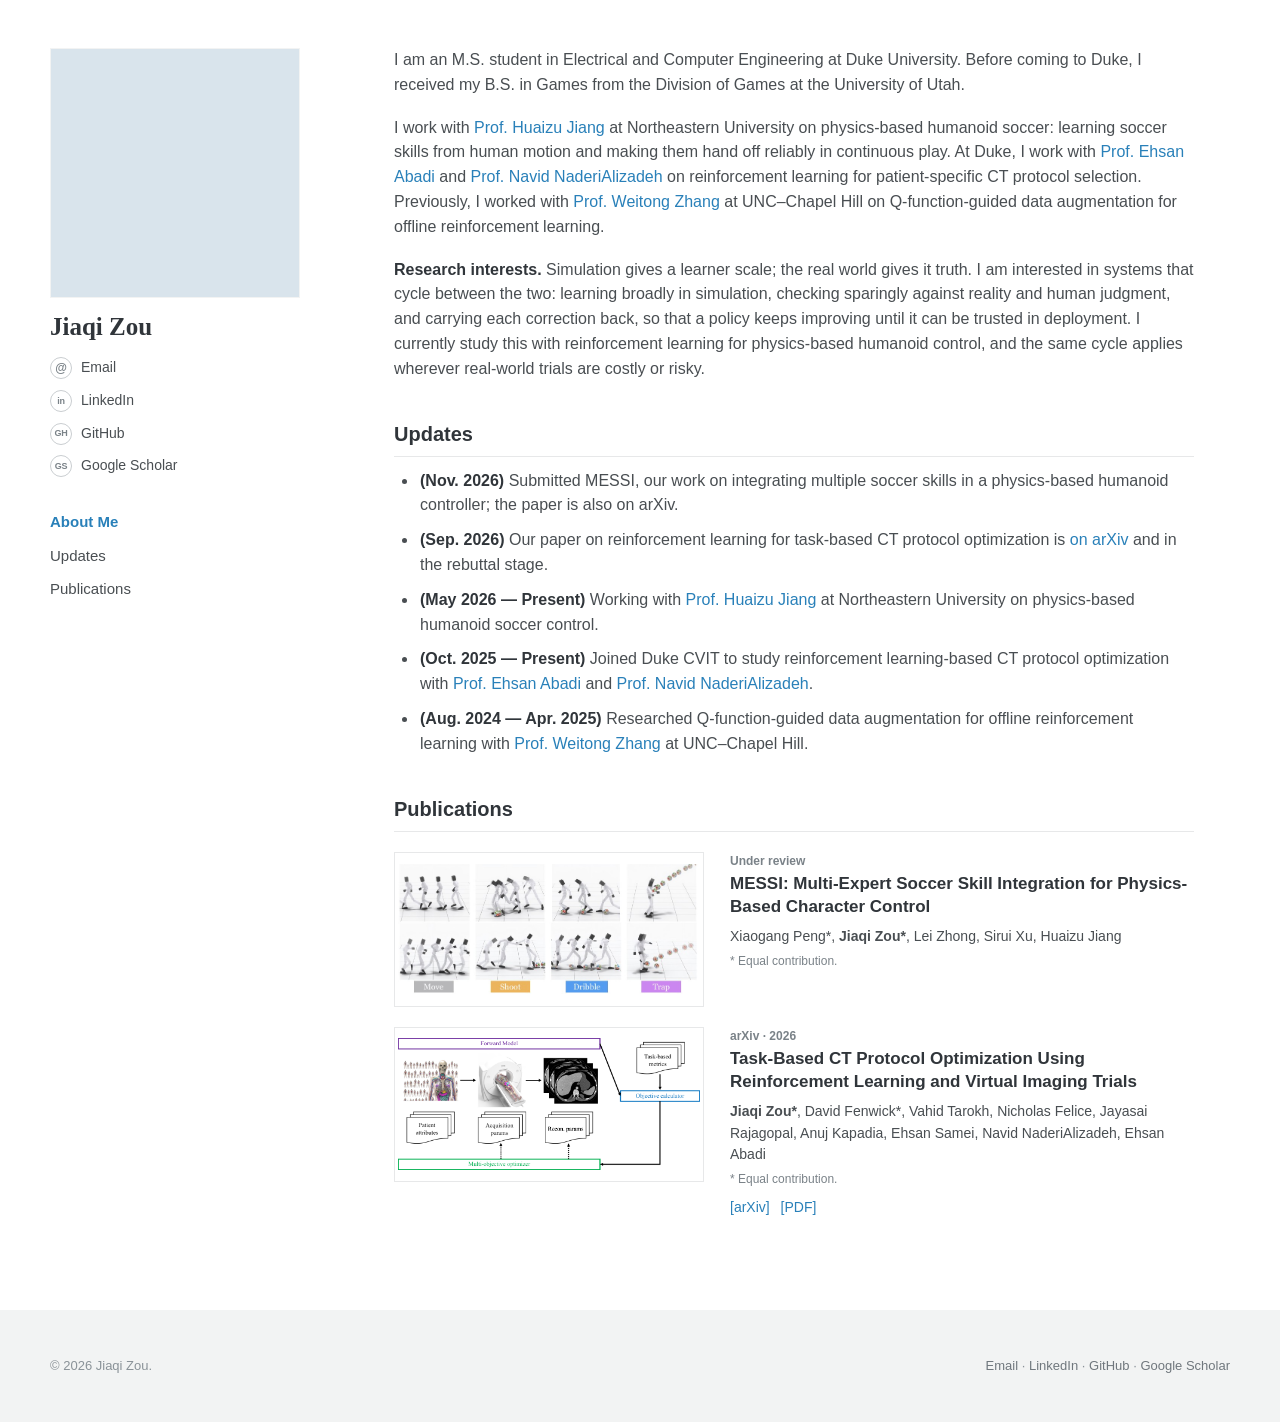
==== index.html @ 67127b71 "Rewrite research interests around the simulation-reality cycle Co-Authored-By: Claude Fable 5.2 <nor" ====
<!doctype html>
<html lang="en">
  <head>
    <meta charset="UTF-8" />
    <meta name="viewport" content="width=device-width, initial-scale=1.0" />
    <meta
      name="description"
      content="Jiaqi Zou is an M.S. student in Electrical and Computer Engineering at Duke University working on reinforcement learning for humanoid control and medical imaging."
    />
    <meta name="theme-color" content="#ffffff" />
    <meta property="og:type" content="website" />
    <meta property="og:title" content="Jiaqi Zou — Homepage" />
    <meta
      property="og:description"
      content="Research in reinforcement learning, physics-based humanoid control, learning from human motion, and medical imaging."
    />
    <meta property="og:url" content="https://jiaqizou-jz.github.io/" />
    <link rel="canonical" href="https://jiaqizou-jz.github.io/" />
    <meta name="twitter:card" content="summary" />
    <title>Jiaqi Zou — Homepage</title>
    <link rel="stylesheet" href="./styles.css?v=20260722-7" />
    <script src="./script.js?v=20261119-1" defer></script>
  </head>
  <body>
    <a class="skip-link" href="#main-content">Skip to content</a>

    <div class="site-layout">
      <aside class="profile-sidebar" aria-label="Profile and navigation">
        <div class="portrait-placeholder">
          <img
            class="profile-photo"
            src="./assets/self.jpg?v=1"
            alt="Jiaqi Zou seated at a mountain overlook."
          />
        </div>

        <div class="profile-copy">
          <h1>Jiaqi Zou</h1>

          <ul class="social-links" aria-label="Contact and social links">
            <li>
              <a href="mailto:jiaqi.zou@duke.edu">
                <span class="social-mark" aria-hidden="true">@</span>
                <span>Email</span>
              </a>
            </li>
            <li>
              <a
                href="https://www.linkedin.com/in/jiaqi-zou-35a391321"
                target="_blank"
                rel="noreferrer"
              >
                <span class="social-mark social-mark-text" aria-hidden="true">in</span>
                <span>LinkedIn</span>
              </a>
            </li>
            <li>
              <a
                href="https://github.com/jiaqizou-jz"
                target="_blank"
                rel="noreferrer"
              >
                <span class="social-mark social-mark-text" aria-hidden="true">GH</span>
                <span>GitHub</span>
              </a>
            </li>
            <li>
              <a
                href="https://scholar.google.com/citations?user=aHTD9zAAAAAJ"
                target="_blank"
                rel="noreferrer"
              >
                <span class="social-mark social-mark-text" aria-hidden="true">GS</span>
                <span>Google Scholar</span>
              </a>
            </li>
          </ul>
        </div>

        <nav class="section-nav" aria-label="Primary navigation">
          <ul>
            <li><a href="#about" data-nav-section="about" aria-current="true">About Me</a></li>
            <li><a href="#updates" data-nav-section="updates">Updates</a></li>
            <li><a href="#publications" data-nav-section="publications">Publications</a></li>
          </ul>
        </nav>
      </aside>

      <main class="page-content" id="main-content">
        <section class="about-section" id="about" aria-label="About me">
          <p>
            I am an M.S. student in Electrical and Computer Engineering at
            Duke University. Before coming to Duke, I received my B.S. in Games
            from the Division of Games at the University of Utah.
          </p>
          <p>
            I work with
            <a href="https://jianghz.me/" target="_blank" rel="noreferrer">Prof. Huaizu Jiang</a>
            at Northeastern University on physics-based humanoid soccer:
            learning soccer skills from human motion and making them hand off
            reliably in continuous play. At Duke, I work with
            <a href="https://ece.duke.edu/people/ehsan-abadi/" target="_blank" rel="noreferrer">Prof. Ehsan Abadi</a>
            and
            <a href="https://sites.duke.edu/navid/" target="_blank" rel="noreferrer">Prof. Navid NaderiAlizadeh</a>
            on reinforcement learning for patient-specific CT protocol
            selection. Previously, I worked with
            <a href="https://zeroweight.github.io/" target="_blank" rel="noreferrer">Prof. Weitong Zhang</a>
            at UNC–Chapel Hill on Q-function-guided data augmentation for
            offline reinforcement learning.
          </p>
          <p>
            <strong>Research interests.</strong> Simulation gives a learner
            scale; the real world gives it truth. I am interested in systems
            that cycle between the two: learning broadly in simulation,
            checking sparingly against reality and human judgment, and carrying
            each correction back, so that a policy keeps improving until it can
            be trusted in deployment. I currently study this with reinforcement
            learning for physics-based humanoid control, and the same cycle
            applies wherever real-world trials are costly or risky.
          </p>
        </section>

        <section id="updates" aria-labelledby="updates-title">
          <h2 id="updates-title">Updates</h2>
          <ul class="news-list">
            <li>
              <span class="news-date">(Nov. 2026)</span>
              Submitted MESSI, our work on integrating multiple soccer skills
              in a physics-based humanoid controller; the paper is also on
              arXiv.
            </li>
            <li>
              <span class="news-date">(Sep. 2026)</span>
              Our paper on reinforcement learning for task-based CT protocol
              optimization is
              <a href="https://arxiv.org/abs/2609.13309" target="_blank" rel="noreferrer">on arXiv</a>
              and in the rebuttal stage.
            </li>
            <li>
              <span class="news-date">(May 2026 — Present)</span>
              Working with
              <a href="https://jianghz.me/" target="_blank" rel="noreferrer">Prof. Huaizu Jiang</a>
              at Northeastern University on physics-based humanoid soccer
              control.
            </li>
            <li>
              <span class="news-date">(Oct. 2025 — Present)</span>
              Joined Duke CVIT to study reinforcement learning-based CT
              protocol optimization with
              <a href="https://ece.duke.edu/people/ehsan-abadi/" target="_blank" rel="noreferrer">Prof. Ehsan Abadi</a>
              and
              <a href="https://sites.duke.edu/navid/" target="_blank" rel="noreferrer">Prof. Navid NaderiAlizadeh</a>.
            </li>
            <li>
              <span class="news-date">(Aug. 2024 — Apr. 2025)</span>
              Researched Q-function-guided data augmentation for offline
              reinforcement learning with
              <a href="https://zeroweight.github.io/" target="_blank" rel="noreferrer">Prof. Weitong Zhang</a>
              at UNC–Chapel Hill.
            </li>
          </ul>
        </section>

        <section id="publications" aria-labelledby="publications-title">
          <h2 id="publications-title">Publications</h2>

          <article class="publication">
            <button
              type="button"
              class="publication-visual"
              data-lightbox-open
              data-lightbox-src="./assets/messi-skills.jpg?v=2"
              aria-label="Enlarge the MESSI skills figure"
              aria-haspopup="dialog"
              aria-controls="figure-lightbox"
            >
              <img
                src="./assets/messi-skills.jpg?v=2"
                alt="A simulated humanoid performing four soccer skills: off-ball movement, shooting, dribbling, and trapping."
              />
            </button>
            <div class="publication-copy">
              <p class="publication-status">Under review</p>
              <h3>MESSI: Multi-Expert Soccer Skill Integration for Physics-Based Character Control</h3>
              <p class="authors">
                Xiaogang Peng*, <strong>Jiaqi Zou*</strong>, Lei Zhong, Sirui Xu,
                Huaizu Jiang
              </p>
              <p class="equal-contribution">* Equal contribution.</p>
            </div>
          </article>

          <article class="publication">
            <button
              type="button"
              class="publication-visual"
              data-lightbox-open
              data-lightbox-src="./assets/task-based-ct-fig1.png?v=1"
              aria-label="Enlarge Figure 1"
              aria-haspopup="dialog"
              aria-controls="figure-lightbox"
            >
              <img
                src="./assets/task-based-ct-fig1.png?v=1"
                alt="Figure 1. CT protocol optimization framework using virtual imaging trials as the forward model."
              />
            </button>
            <div class="publication-copy">
              <p class="publication-status">arXiv · 2026</p>
              <h3>
                <a
                  href="https://arxiv.org/abs/2609.13309"
                  target="_blank"
                  rel="noreferrer"
                >Task-Based CT Protocol Optimization Using Reinforcement Learning and Virtual Imaging Trials</a>
              </h3>
              <p class="authors">
                <strong>Jiaqi Zou*</strong>, David Fenwick*, Vahid Tarokh,
                Nicholas Felice, Jayasai Rajagopal, Anuj Kapadia, Ehsan Samei,
                Navid NaderiAlizadeh, Ehsan Abadi
              </p>
              <p class="equal-contribution">* Equal contribution.</p>
              <p class="publication-links" aria-label="Publication links">
                <a href="https://arxiv.org/abs/2609.13309" target="_blank" rel="noreferrer">[arXiv]</a>
                <a href="https://arxiv.org/pdf/2609.13309" target="_blank" rel="noreferrer">[PDF]</a>
              </p>
            </div>
          </article>
        </section>
      </main>
    </div>

    <div
      class="figure-lightbox"
      id="figure-lightbox"
      role="dialog"
      aria-modal="true"
      aria-label="Enlarged figure"
      hidden
    >
      <button
        class="lightbox-backdrop"
        type="button"
        data-lightbox-close
        aria-label="Close enlarged figure"
      ></button>
      <div class="lightbox-panel">
        <button
          class="lightbox-close"
          type="button"
          data-lightbox-close
          aria-label="Close enlarged figure"
        >×</button>
        <img
          src="./assets/task-based-ct-fig1.png?v=1"
          alt="Figure 1. CT protocol optimization framework using virtual imaging trials as the forward model."
        />
      </div>
    </div>

    <footer class="site-footer">
      <div class="footer-inner">
        <p>© <span id="current-year">2026</span> Jiaqi Zou.</p>
        <p>
          <a href="mailto:jiaqi.zou@duke.edu">Email</a>
          <span aria-hidden="true">·</span>
          <a href="https://www.linkedin.com/in/jiaqi-zou-35a391321">LinkedIn</a>
          <span aria-hidden="true">·</span>
          <a href="https://github.com/jiaqizou-jz">GitHub</a>
          <span aria-hidden="true">·</span>
          <a href="https://scholar.google.com/citations?user=aHTD9zAAAAAJ">Google Scholar</a>
        </p>
      </div>
    </footer>
  </body>
</html>
---- styles.css ----
:root {
  --text: #494e52;
  --heading: #30353a;
  --muted: #7a8288;
  --link: #2980b9;
  --link-dark: #1d5f8a;
  --line: #e7e8e9;
  --soft: #f2f3f3;
  --blue-soft: #e7f0f6;
  --layout: 1180px;
  --sans: -apple-system, BlinkMacSystemFont, "Segoe UI", Roboto, "Helvetica Neue",
    Arial, "PingFang SC", "Microsoft YaHei", sans-serif;
  --display: Georgia, "Times New Roman", "Songti SC", serif;
}

* {
  box-sizing: border-box;
}

html {
  scroll-behavior: smooth;
  scroll-padding-top: 28px;
}

body {
  margin: 0;
  background: #fff;
  color: var(--text);
  font-family: var(--sans);
  font-size: 16px;
  line-height: 1.55;
  text-rendering: optimizeLegibility;
}

a {
  color: var(--link);
  text-decoration: none;
}

a:hover {
  color: var(--link-dark);
  text-decoration: underline;
}

a:focus-visible {
  border-radius: 2px;
  outline: 3px solid rgba(41, 128, 185, 0.42);
  outline-offset: 3px;
}

.skip-link {
  position: fixed;
  z-index: 50;
  top: 10px;
  left: 10px;
  padding: 8px 12px;
  background: var(--heading);
  color: #fff;
  transform: translateY(-160%);
}

.skip-link:focus {
  transform: translateY(0);
}

.site-layout {
  display: grid;
  width: min(calc(100% - 32px), var(--layout));
  min-height: calc(100vh - 140px);
  margin: 0 auto;
  padding: 48px 0 64px;
  align-items: start;
  column-gap: clamp(44px, 6vw, 74px);
  grid-template-columns: 270px minmax(0, 800px);
}

.profile-sidebar {
  position: sticky;
  top: 28px;
  align-self: start;
}

.portrait-placeholder {
  position: relative;
  width: 250px;
  max-width: 100%;
  aspect-ratio: 1;
  overflow: hidden;
  border: 1px solid var(--soft);
  background: #d9e4ec;
}

.profile-photo {
  display: block;
  width: 100%;
  height: 100%;
  object-fit: cover;
  object-position: 50% 68%;
  transform: scale(1.65);
  transform-origin: 50% 68%;
}

.profile-copy h1 {
  margin: 14px 0 3px;
  color: var(--heading);
  font-family: var(--display);
  font-size: 25px;
  font-weight: 700;
  line-height: 1.2;
}

.social-links,
.section-nav ul,
.news-list {
  padding: 0;
}

.social-links {
  margin: 13px 0 0;
  list-style: none;
}

.social-links li + li {
  margin-top: 7px;
}

.social-links a {
  display: inline-flex;
  align-items: center;
  gap: 9px;
  color: var(--text);
  font-size: 14px;
}

.social-links a:hover {
  color: var(--link);
}

.social-mark {
  display: inline-grid;
  width: 22px;
  height: 22px;
  flex: 0 0 22px;
  place-items: center;
  border: 1px solid #c9cdd0;
  border-radius: 50%;
  color: var(--muted);
  font-size: 12px;
  font-weight: 700;
  line-height: 1;
}

.social-mark-text {
  font-size: 9px;
  letter-spacing: -0.03em;
}

.section-nav {
  margin-top: 28px;
}

.section-nav ul {
  margin: 0;
  list-style: none;
}

.section-nav a {
  display: inline-block;
  padding: 5px 0;
  color: var(--text);
  font-size: 15px;
}

.section-nav a:hover,
.section-nav a[aria-current="true"] {
  color: var(--link);
  font-weight: 600;
  text-decoration: none;
}

.page-content {
  min-width: 0;
}

.about-section p {
  margin: 0 0 18px;
}

.about-section strong {
  color: var(--heading);
}

h2 {
  margin: 40px 0 12px;
  padding: 0 0 9px;
  border-bottom: 1px solid var(--line);
  color: var(--heading);
  font-size: 20px;
  font-weight: 700;
  line-height: 1.25;
}

.news-list {
  margin: 0;
  padding-left: 24px;
}

.news-list li {
  margin: 10px 0;
  padding-left: 2px;
}

.news-date {
  color: var(--heading);
  font-weight: 600;
}

.publication {
  display: grid;
  margin: 20px 0 0;
  align-items: start;
  gap: 26px;
  grid-template-columns: 310px minmax(0, 1fr);
}

.publication-visual {
  position: relative;
  display: block;
  width: 310px;
  height: 155px;
  overflow: hidden;
  padding: 3px;
  appearance: none;
  border: 1px solid var(--line);
  background: #fff;
  color: inherit;
  cursor: zoom-in;
  transition: border-color 160ms ease, box-shadow 160ms ease, transform 160ms ease;
}

.publication-visual img {
  display: block;
  width: 100%;
  height: 100%;
  object-fit: contain;
}

.publication-visual:hover {
  border-color: #c9cdd0;
  box-shadow: 0 8px 24px rgba(48, 53, 58, 0.12);
  transform: translateY(-2px);
}

.figure-lightbox {
  position: fixed;
  z-index: 1000;
  inset: 0;
  display: grid;
  padding: 32px;
  place-items: center;
}

.figure-lightbox[hidden] {
  display: none;
}

.lightbox-backdrop {
  position: absolute;
  inset: 0;
  width: 100%;
  height: 100%;
  padding: 0;
  border: 0;
  background: rgba(18, 22, 26, 0.84);
  cursor: zoom-out;
}

.lightbox-panel {
  position: relative;
  z-index: 1;
  width: min(1040px, calc(100vw - 64px));
  padding: 10px;
  background: #fff;
  box-shadow: 0 24px 80px rgba(0, 0, 0, 0.38);
}

.lightbox-panel img {
  display: block;
  width: 100%;
  max-height: calc(100vh - 84px);
  object-fit: contain;
}

.lightbox-close {
  position: absolute;
  z-index: 2;
  top: -16px;
  right: -16px;
  display: grid;
  width: 36px;
  height: 36px;
  padding: 0;
  place-items: center;
  border: 1px solid rgba(255, 255, 255, 0.5);
  border-radius: 50%;
  background: var(--heading);
  color: #fff;
  cursor: pointer;
  font-family: Arial, sans-serif;
  font-size: 24px;
  line-height: 1;
}

body.lightbox-open {
  overflow: hidden;
}

.publication-status {
  margin: 0 0 3px;
  color: var(--muted);
  font-size: 12px;
  font-weight: 600;
}

.publication-copy h3 {
  margin: 0 0 7px;
  color: var(--heading);
  font-size: 17px;
  font-weight: 700;
  line-height: 1.35;
}

.publication-copy h3 a {
  color: var(--heading);
}

.publication-copy h3 a:hover {
  color: var(--link);
}

.authors,
.venue,
.equal-contribution,
.publication-links {
  margin: 4px 0;
  font-size: 14px;
}

.equal-contribution {
  color: var(--muted);
  font-size: 12px;
}

.venue {
  color: var(--muted);
  font-style: italic;
}

.publication-links {
  margin-top: 8px;
}

.publication-links a {
  color: var(--link);
}

.publication-links a + a {
  margin-left: 7px;
}

.site-footer {
  margin-top: 24px;
  background: var(--soft);
  color: #8a9298;
}

.footer-inner {
  display: flex;
  width: min(calc(100% - 32px), var(--layout));
  min-height: 112px;
  margin: 0 auto;
  align-items: center;
  justify-content: space-between;
  gap: 24px;
  font-size: 13px;
}

.footer-inner p {
  margin: 0;
}

.footer-inner a {
  color: #70777d;
}

@media (max-width: 900px) {
  .site-layout {
    column-gap: 38px;
    grid-template-columns: 220px minmax(0, 1fr);
  }

  .portrait-placeholder {
    width: 210px;
  }

  .publication {
    grid-template-columns: 250px minmax(0, 1fr);
  }

  .publication-visual {
    width: 250px;
    height: 126px;
  }
}

@media (max-width: 700px) {
  html {
    scroll-padding-top: 16px;
  }

  .site-layout {
    width: min(calc(100% - 36px), 620px);
    padding: 28px 0 52px;
    gap: 36px;
    grid-template-columns: 1fr;
  }

  .profile-sidebar {
    position: static;
    display: grid;
    align-items: start;
    column-gap: 22px;
    grid-template-columns: 142px minmax(0, 1fr);
  }

  .portrait-placeholder {
    width: 142px;
  }

  .profile-copy h1 {
    margin-top: 0;
  }

  .social-links {
    margin-top: 15px;
  }

  .social-links li + li {
    margin-top: 5px;
  }

  .section-nav {
    margin-top: 22px;
    padding-top: 12px;
    border-top: 1px solid var(--line);
    grid-column: 1 / -1;
  }

  .section-nav ul {
    display: flex;
    flex-wrap: wrap;
    gap: 8px 22px;
  }

  .section-nav a {
    padding: 3px 0;
    font-size: 14px;
  }

  .publication {
    gap: 16px;
    grid-template-columns: 240px minmax(0, 1fr);
  }

  .publication-visual {
    width: 240px;
    height: 120px;
  }

  .footer-inner {
    width: min(calc(100% - 36px), 620px);
  }
}

@media (max-width: 520px) {
  body {
    font-size: 15.5px;
  }

  .profile-sidebar {
    grid-template-columns: 120px minmax(0, 1fr);
  }

  .portrait-placeholder {
    width: 120px;
  }

  .profile-copy h1 {
    font-size: 23px;
  }

  .social-mark {
    width: 20px;
    height: 20px;
    flex-basis: 20px;
  }

  .social-links a {
    gap: 7px;
    font-size: 13px;
  }

  .publication {
    grid-template-columns: 1fr;
  }

  .publication-visual {
    width: 100%;
    max-width: 420px;
    height: auto;
    aspect-ratio: 2 / 1;
  }

  .figure-lightbox {
    padding: 12px;
  }

  .lightbox-panel {
    width: calc(100vw - 24px);
    padding: 5px;
  }

  .lightbox-close {
    top: -10px;
    right: -8px;
  }

  .footer-inner {
    min-height: 128px;
    align-items: flex-start;
    flex-direction: column;
    justify-content: center;
    gap: 8px;
  }
}

@media (prefers-reduced-motion: reduce) {
  html {
    scroll-behavior: auto;
  }

  *,
  *::before,
  *::after {
    scroll-behavior: auto !important;
    transition-duration: 0.01ms !important;
  }
}
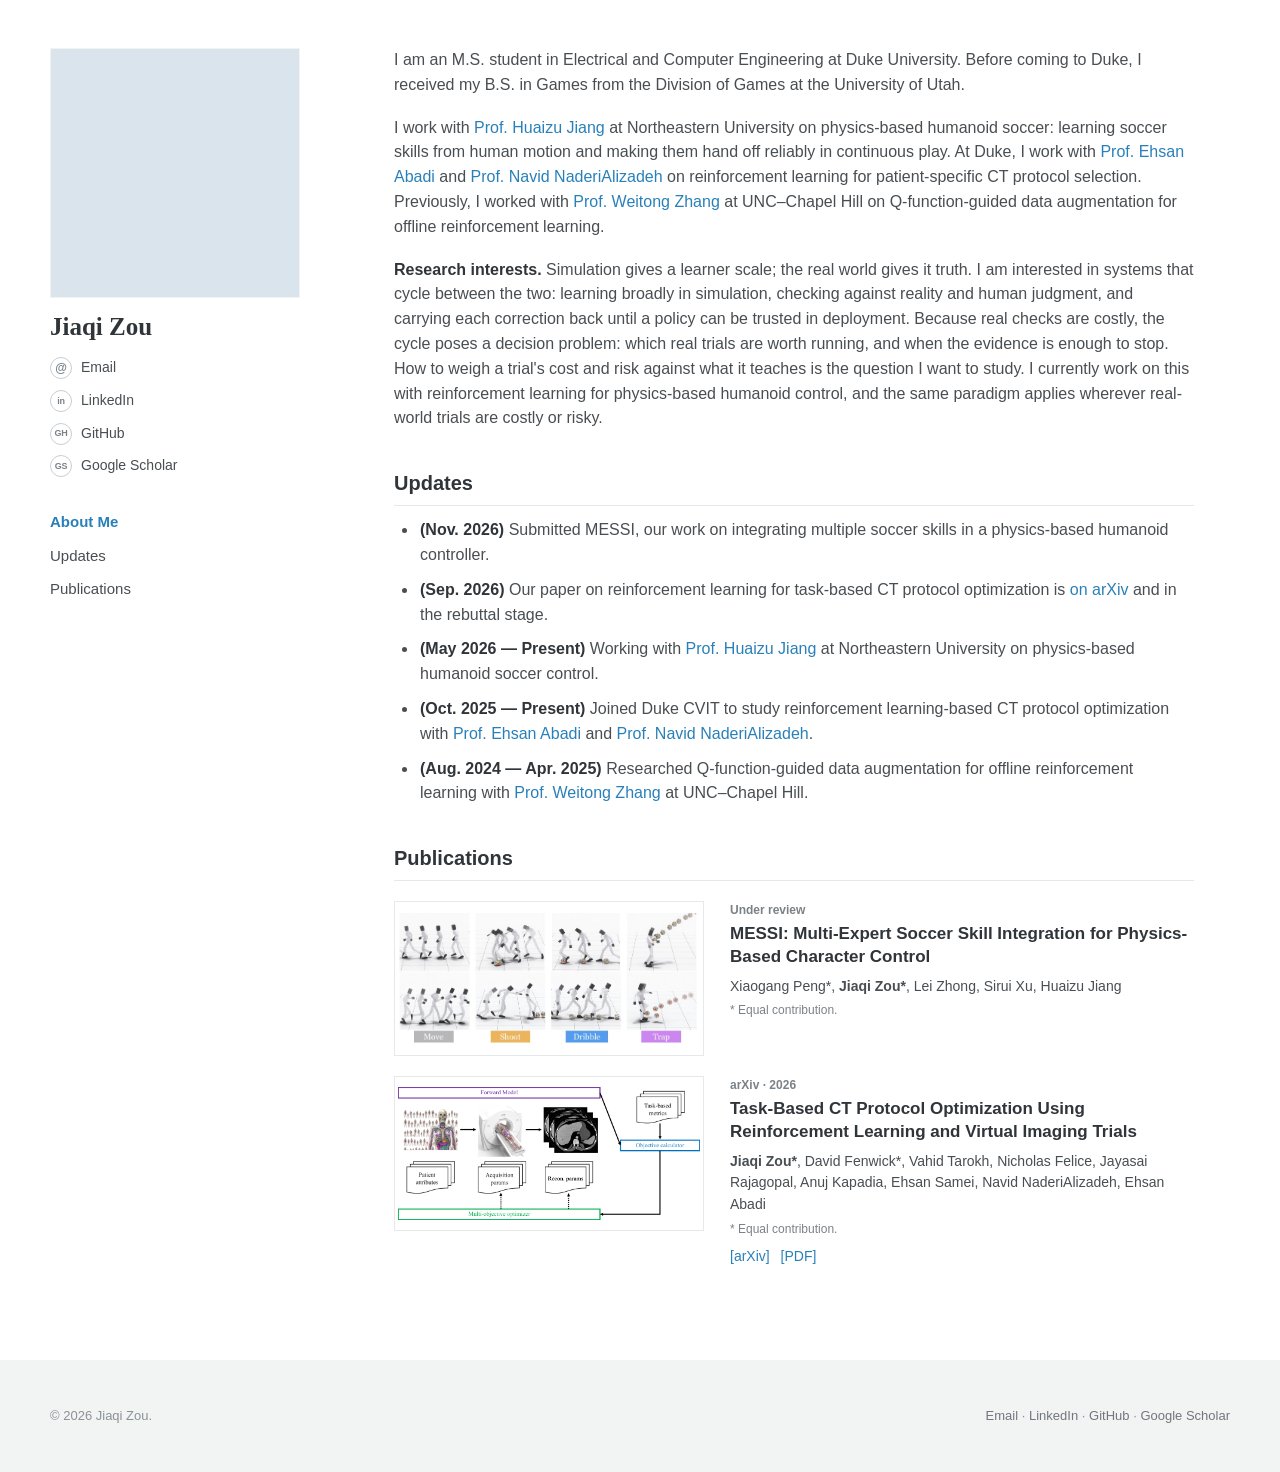
==== commit 9dda2735: "Frame research interests around the cost of real trials; drop arXiv note from MESSI update Co-Author" ====
--- a/index.html
+++ b/index.html
@@ -112,11 +112,15 @@
             <strong>Research interests.</strong> Simulation gives a learner
             scale; the real world gives it truth. I am interested in systems
             that cycle between the two: learning broadly in simulation,
-            checking sparingly against reality and human judgment, and carrying
-            each correction back, so that a policy keeps improving until it can
-            be trusted in deployment. I currently study this with reinforcement
-            learning for physics-based humanoid control, and the same cycle
-            applies wherever real-world trials are costly or risky.
+            checking against reality and human judgment, and carrying each
+            correction back until a policy can be trusted in deployment.
+            Because real checks are costly, the cycle poses a decision
+            problem: which real trials are worth running, and when the
+            evidence is enough to stop. How to weigh a trial's cost and risk
+            against what it teaches is the question I want to study. I
+            currently work on this with reinforcement learning for
+            physics-based humanoid control, and the same paradigm applies
+            wherever real-world trials are costly or risky.
           </p>
         </section>
 
@@ -126,8 +130,7 @@
             <li>
               <span class="news-date">(Nov. 2026)</span>
               Submitted MESSI, our work on integrating multiple soccer skills
-              in a physics-based humanoid controller; the paper is also on
-              arXiv.
+              in a physics-based humanoid controller.
             </li>
             <li>
               <span class="news-date">(Sep. 2026)</span>
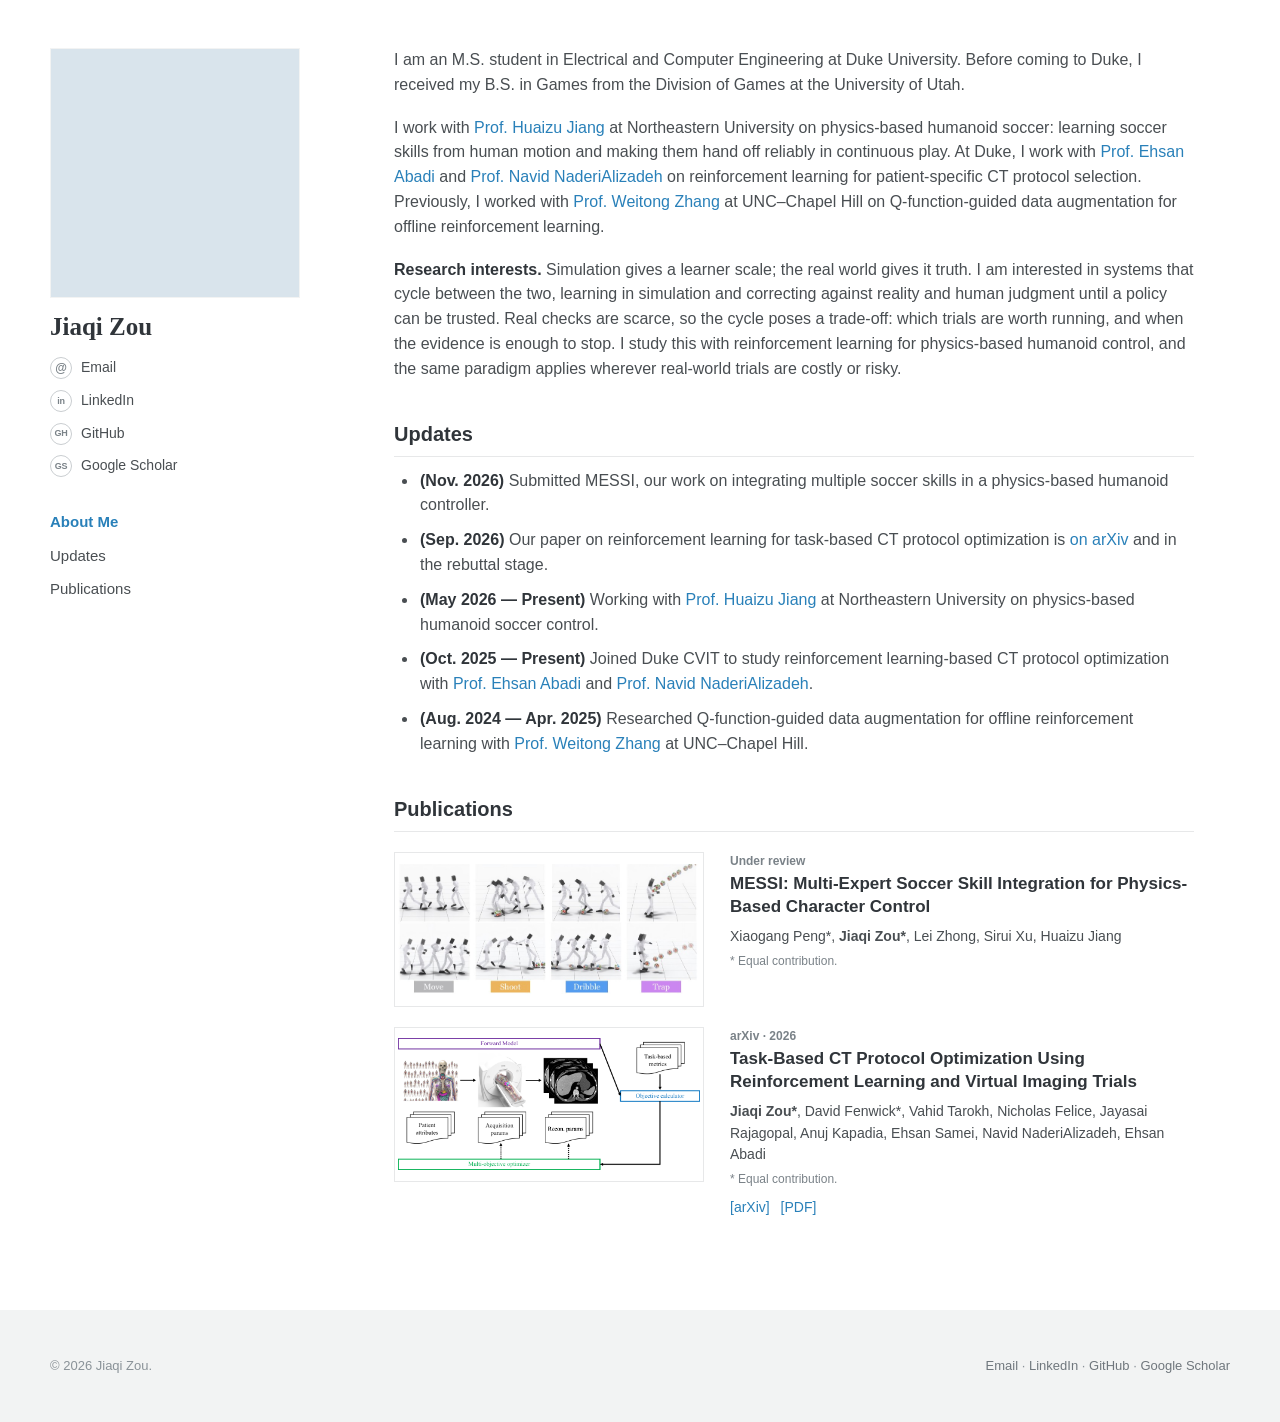
==== commit 1154fc0b: "Shorten research interests Co-Authored-By: Claude Opus 5.5 <noreply@anthropic.com> Claude-Session: h" ====
--- a/index.html
+++ b/index.html
@@ -111,16 +111,13 @@
           <p>
             <strong>Research interests.</strong> Simulation gives a learner
             scale; the real world gives it truth. I am interested in systems
-            that cycle between the two: learning broadly in simulation,
-            checking against reality and human judgment, and carrying each
-            correction back until a policy can be trusted in deployment.
-            Because real checks are costly, the cycle poses a decision
-            problem: which real trials are worth running, and when the
-            evidence is enough to stop. How to weigh a trial's cost and risk
-            against what it teaches is the question I want to study. I
-            currently work on this with reinforcement learning for
-            physics-based humanoid control, and the same paradigm applies
-            wherever real-world trials are costly or risky.
+            that cycle between the two, learning in simulation and correcting
+            against reality and human judgment until a policy can be trusted.
+            Real checks are scarce, so the cycle poses a trade-off: which
+            trials are worth running, and when the evidence is enough to stop.
+            I study this with reinforcement learning for physics-based
+            humanoid control, and the same paradigm applies wherever
+            real-world trials are costly or risky.
           </p>
         </section>
 
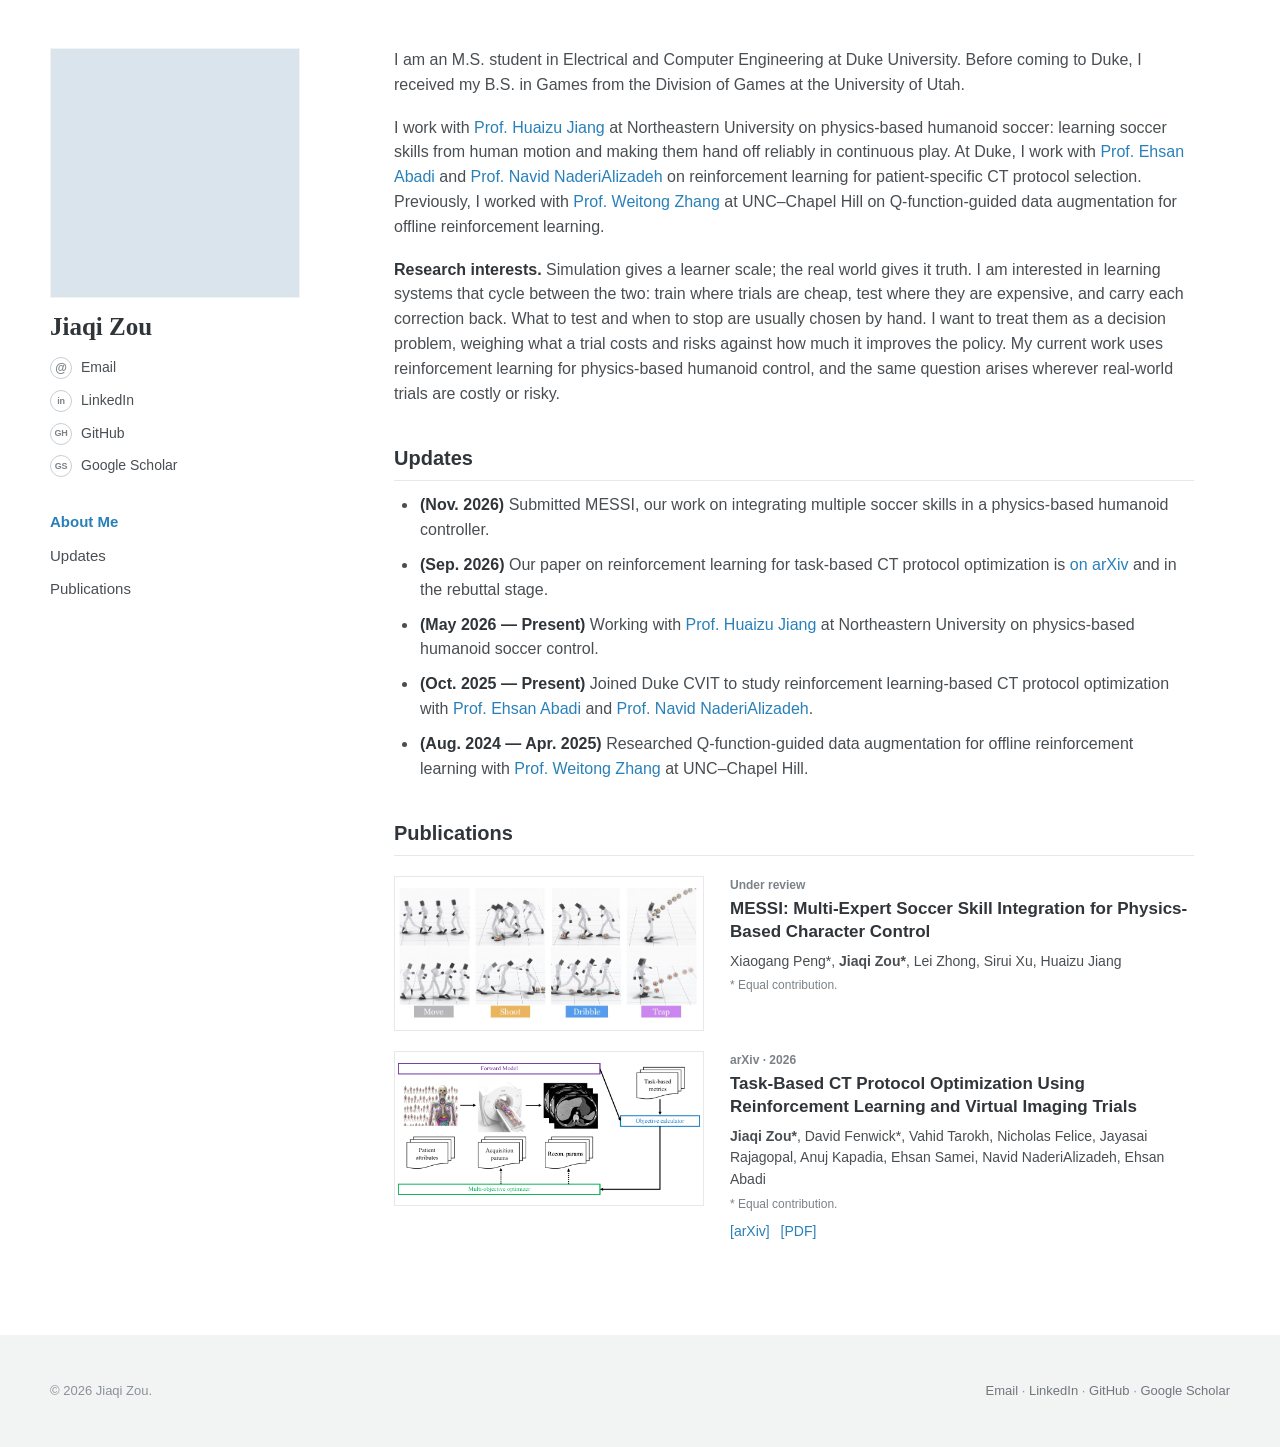
==== commit cf385054: "Align research interests with SOP framing Co-Authored-By: Claude Opus 5.5 <noreply@anthropic.com> Cl" ====
--- a/index.html
+++ b/index.html
@@ -110,14 +110,15 @@
           </p>
           <p>
             <strong>Research interests.</strong> Simulation gives a learner
-            scale; the real world gives it truth. I am interested in systems
-            that cycle between the two, learning in simulation and correcting
-            against reality and human judgment until a policy can be trusted.
-            Real checks are scarce, so the cycle poses a trade-off: which
-            trials are worth running, and when the evidence is enough to stop.
-            I study this with reinforcement learning for physics-based
-            humanoid control, and the same paradigm applies wherever
-            real-world trials are costly or risky.
+            scale; the real world gives it truth. I am interested in learning
+            systems that cycle between the two: train where trials are cheap,
+            test where they are expensive, and carry each correction back.
+            What to test and when to stop are usually chosen by hand. I want
+            to treat them as a decision problem, weighing what a trial costs
+            and risks against how much it improves the policy. My current work
+            uses reinforcement learning for physics-based humanoid control,
+            and the same question arises wherever real-world trials are costly
+            or risky.
           </p>
         </section>
 
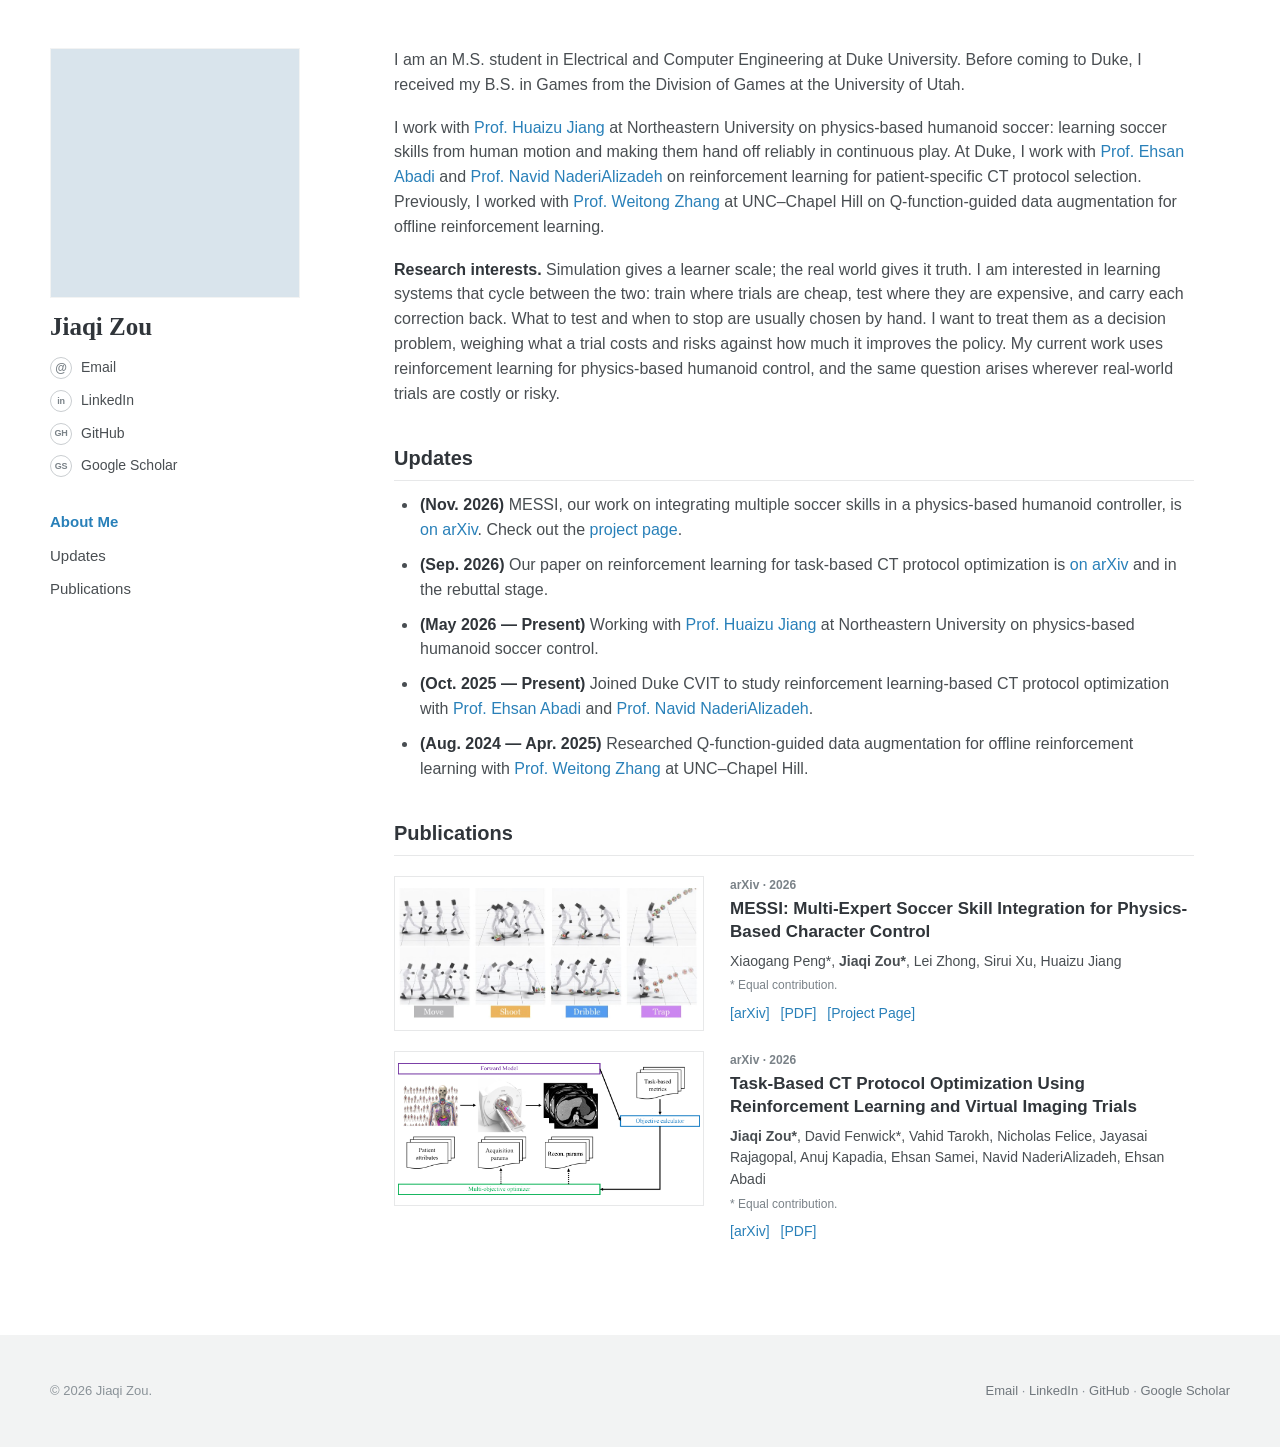
==== commit ffb3a805: "Add MESSI arXiv and project page links Co-Authored-By: Claude Opus 5.5 <noreply@anthropic.com> Claud" ====
--- a/index.html
+++ b/index.html
@@ -127,8 +127,11 @@
           <ul class="news-list">
             <li>
               <span class="news-date">(Nov. 2026)</span>
-              Submitted MESSI, our work on integrating multiple soccer skills
-              in a physics-based humanoid controller.
+              MESSI, our work on integrating multiple soccer skills in a
+              physics-based humanoid controller, is
+              <a href="https://arxiv.org/abs/2611.33011" target="_blank" rel="noreferrer">on arXiv</a>.
+              Check out the
+              <a href="https://neu-3dvi.github.io/MESSI/" target="_blank" rel="noreferrer">project page</a>.
             </li>
             <li>
               <span class="news-date">(Sep. 2026)</span>
@@ -181,13 +184,24 @@
               />
             </button>
             <div class="publication-copy">
-              <p class="publication-status">Under review</p>
-              <h3>MESSI: Multi-Expert Soccer Skill Integration for Physics-Based Character Control</h3>
+              <p class="publication-status">arXiv · 2026</p>
+              <h3>
+                <a
+                  href="https://arxiv.org/abs/2611.33011"
+                  target="_blank"
+                  rel="noreferrer"
+                >MESSI: Multi-Expert Soccer Skill Integration for Physics-Based Character Control</a>
+              </h3>
               <p class="authors">
                 Xiaogang Peng*, <strong>Jiaqi Zou*</strong>, Lei Zhong, Sirui Xu,
                 Huaizu Jiang
               </p>
               <p class="equal-contribution">* Equal contribution.</p>
+              <p class="publication-links" aria-label="Publication links">
+                <a href="https://arxiv.org/abs/2611.33011" target="_blank" rel="noreferrer">[arXiv]</a>
+                <a href="https://arxiv.org/pdf/2611.33011" target="_blank" rel="noreferrer">[PDF]</a>
+                <a href="https://neu-3dvi.github.io/MESSI/" target="_blank" rel="noreferrer">[Project Page]</a>
+              </p>
             </div>
           </article>
 
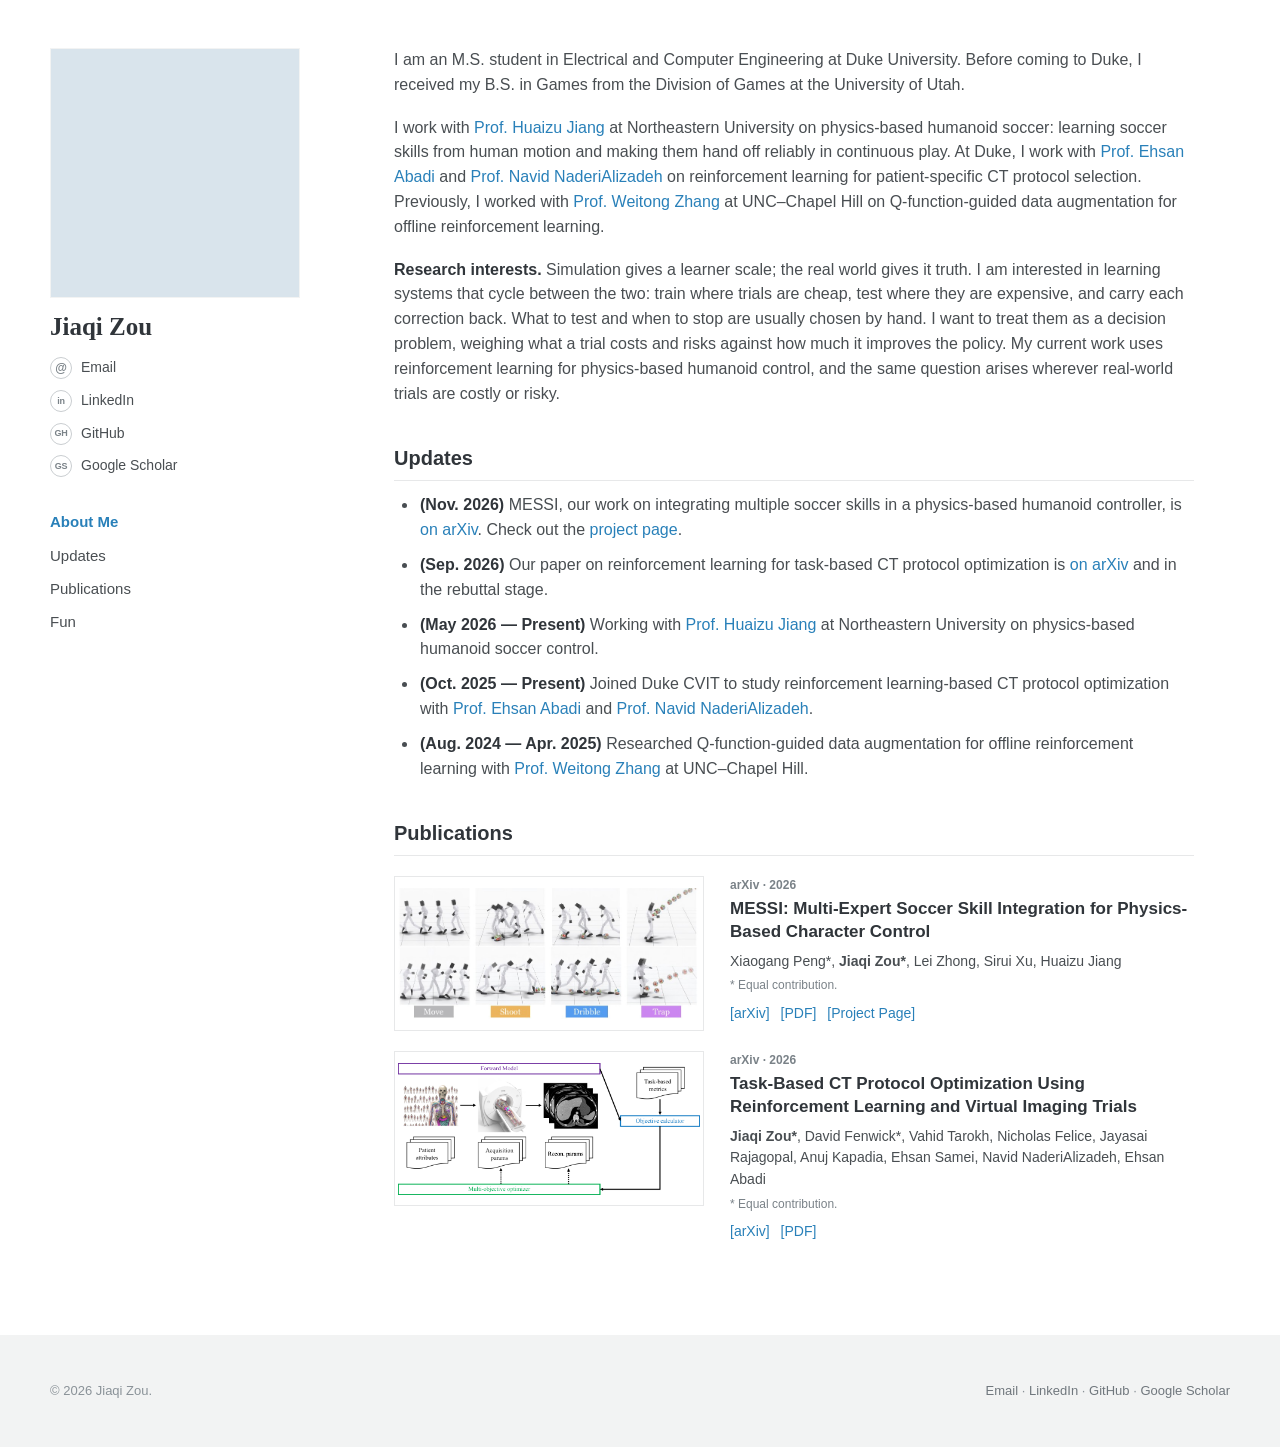
==== commit 85681c36: "Add Fun page for pet photos Co-Authored-By: Claude Opus 5.5 <noreply@anthropic.com> Claude-Session: " ====
--- a/index.html
+++ b/index.html
@@ -18,7 +18,7 @@
     <link rel="canonical" href="https://jiaqizou-jz.github.io/" />
     <meta name="twitter:card" content="summary" />
     <title>Jiaqi Zou — Homepage</title>
-    <link rel="stylesheet" href="./styles.css?v=20260722-7" />
+    <link rel="stylesheet" href="./styles.css?v=20261125-1" />
     <script src="./script.js?v=20261119-1" defer></script>
   </head>
   <body>
@@ -82,6 +82,7 @@
             <li><a href="#about" data-nav-section="about" aria-current="true">About Me</a></li>
             <li><a href="#updates" data-nav-section="updates">Updates</a></li>
             <li><a href="#publications" data-nav-section="publications">Publications</a></li>
+            <li><a href="./fun.html">Fun</a></li>
           </ul>
         </nav>
       </aside>
--- a/styles.css
+++ b/styles.css
@@ -556,3 +556,70 @@
     transition-duration: 0.01ms !important;
   }
 }
+
+/* Fun page */
+.page-title {
+  margin-top: 0;
+}
+
+.pet-gallery {
+  display: grid;
+  margin-top: 20px;
+  gap: 18px;
+  grid-template-columns: repeat(3, minmax(0, 1fr));
+}
+
+.pet-empty {
+  margin: 0;
+  color: var(--muted);
+  grid-column: 1 / -1;
+}
+
+.pet-card {
+  margin: 0;
+}
+
+.pet-photo {
+  display: block;
+  width: 100%;
+  aspect-ratio: 1;
+  overflow: hidden;
+  padding: 0;
+  appearance: none;
+  border: 1px solid var(--line);
+  background: var(--soft);
+  cursor: zoom-in;
+  transition: border-color 160ms ease, box-shadow 160ms ease, transform 160ms ease;
+}
+
+.pet-photo img {
+  display: block;
+  width: 100%;
+  height: 100%;
+  object-fit: cover;
+}
+
+.pet-photo:hover {
+  border-color: #c9cdd0;
+  box-shadow: 0 8px 24px rgba(48, 53, 58, 0.12);
+  transform: translateY(-2px);
+}
+
+.pet-photo:focus-visible {
+  outline: 3px solid rgba(41, 128, 185, 0.42);
+  outline-offset: 3px;
+}
+
+.pet-card figcaption {
+  margin-top: 7px;
+  color: var(--muted);
+  font-size: 14px;
+  text-align: center;
+}
+
+@media (max-width: 700px) {
+  .pet-gallery {
+    gap: 14px;
+    grid-template-columns: repeat(2, minmax(0, 1fr));
+  }
+}
